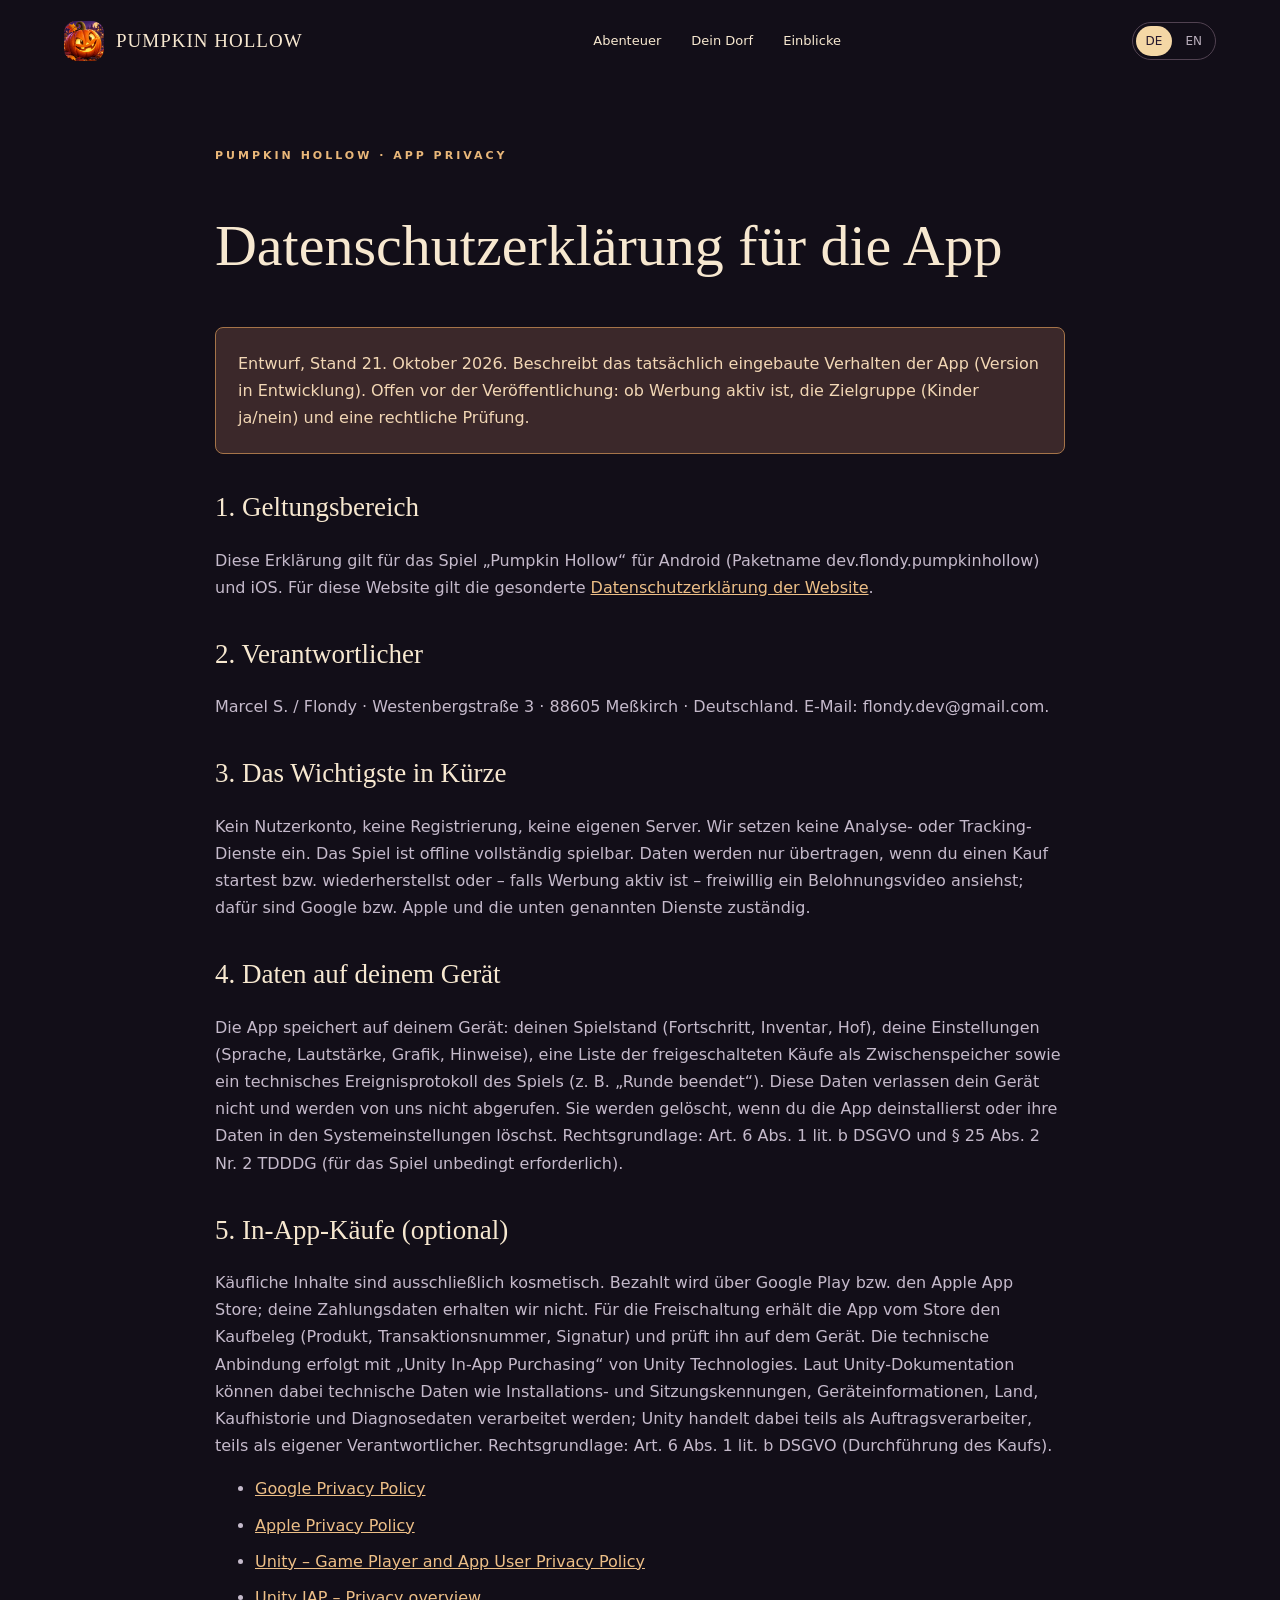
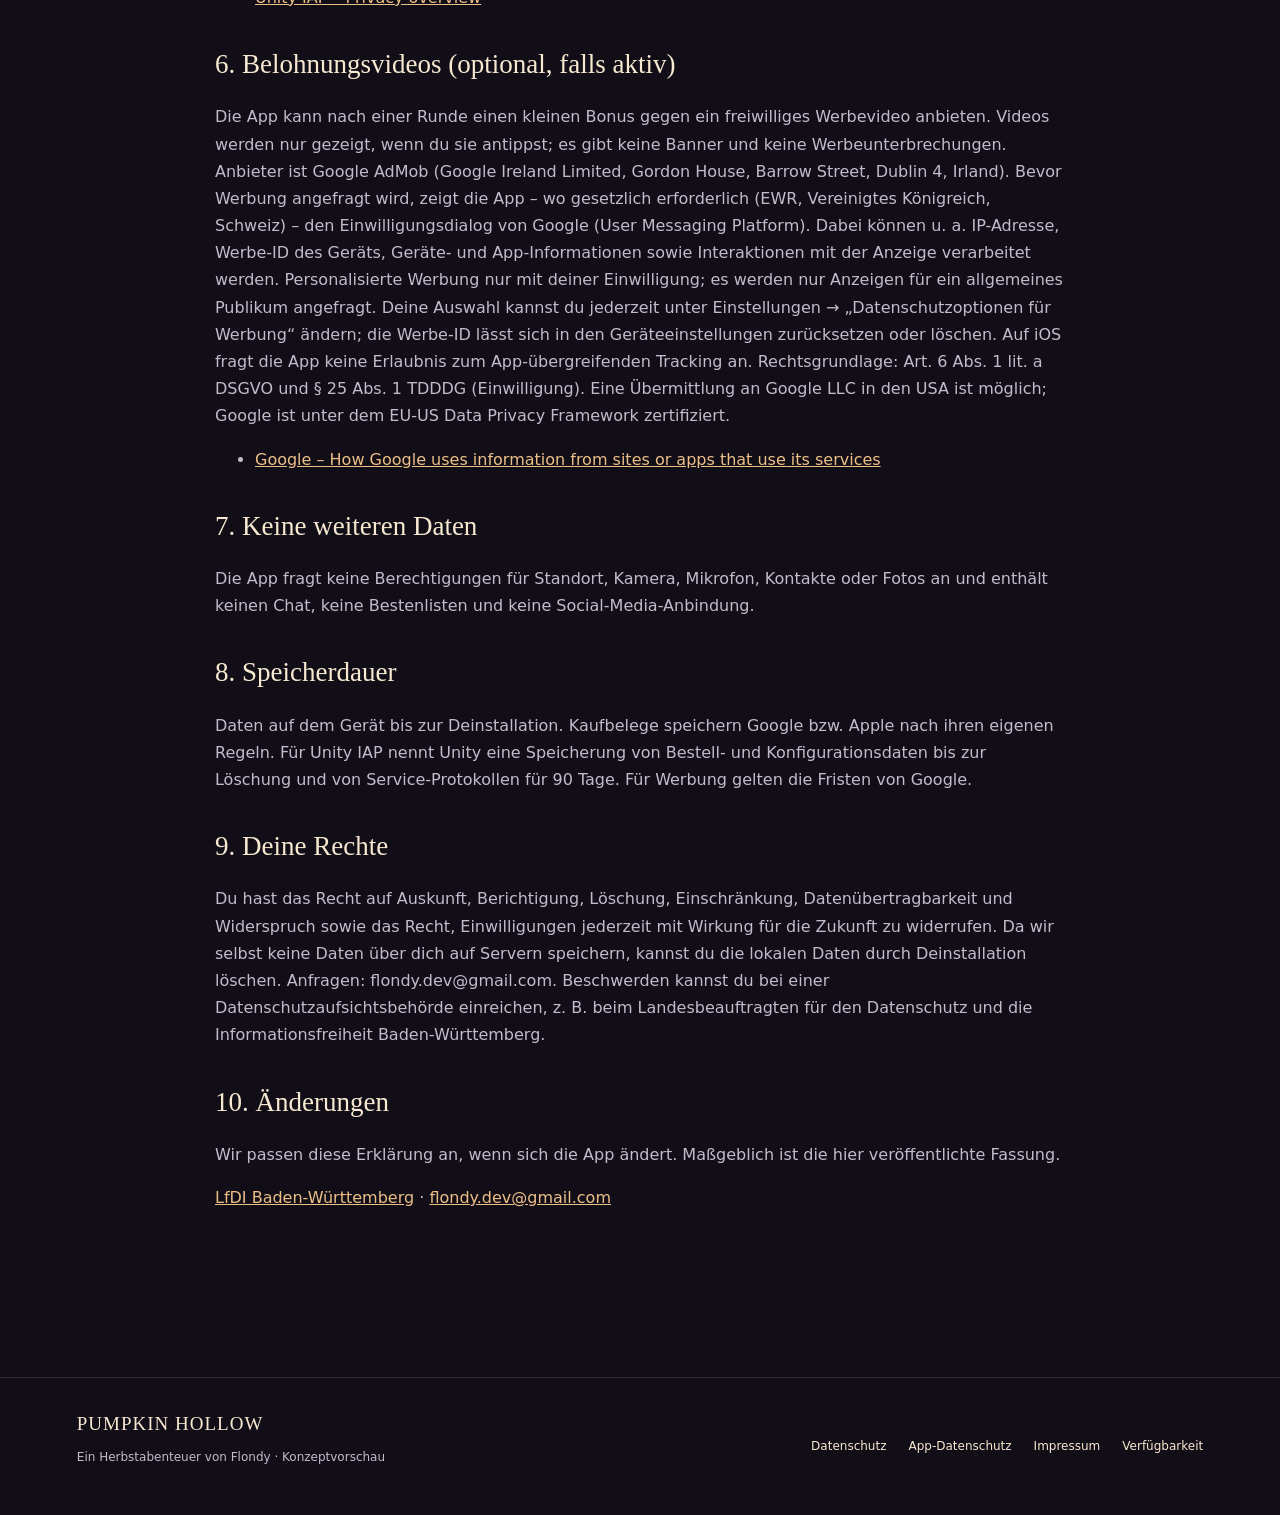
==== app-privacy.html @ bebc162a "App privacy policy (DE/EN), website privacy for GitHub Pages, honest FAQ - app-privacy.html: describ" ====
<!doctype html><html lang="de"><head><meta charset="utf-8"><meta name="viewport" content="width=device-width,initial-scale=1"><meta name="description" content="Entdecke Pumpkin Hollow: fünf magische Herbstabenteuer, ein verwunschenes Dorf. Konzeptvorschau für Android und iOS."><meta name="theme-color" content="#120e18"><meta name="robots" content="noindex,nofollow"><title>App-Datenschutz / App privacy · Pumpkin Hollow</title><link rel="icon" href="assets/icon.webp"><link rel="stylesheet" href="style.css"><script src="app.js" defer></script></head><body><header><a class="brand" href="index.html" aria-label="Pumpkin Hollow – Home"><img src="assets/icon.webp" alt="" width="40" height="40">PUMPKIN HOLLOW</a><nav><a href="index.html#adventures" data-de="Abenteuer" data-en="Adventures">Abenteuer</a><a href="index.html#world" data-de="Dein Dorf" data-en="Your village">Dein Dorf</a><a href="index.html#gallery" data-de="Einblicke" data-en="Gallery">Einblicke</a></nav><div class="lang" aria-label="Language"><button data-lang="de" aria-pressed="true">DE</button><button data-lang="en" aria-pressed="false">EN</button></div></header><main class="container"><article class="legal"><div class="eyebrow">PUMPKIN HOLLOW · APP PRIVACY</div><h1><span data-de="Datenschutzerklärung für die App" data-en="Privacy policy for the app">Datenschutzerklärung für die App</span></h1><div class="notice"><span data-de="Entwurf, Stand 21. Oktober 2026. Beschreibt das tatsächlich eingebaute Verhalten der App (Version in Entwicklung). Offen vor der Veröffentlichung: ob Werbung aktiv ist, die Zielgruppe (Kinder ja/nein) und eine rechtliche Prüfung." data-en="Draft dated 21 October 2026. Describes the behaviour actually built into the app (version in development). Open before release: whether ads are active, the target audience (children yes/no) and a legal review.">Entwurf, Stand 21. Oktober 2026. Beschreibt das tatsächlich eingebaute Verhalten der App (Version in Entwicklung). Offen vor der Veröffentlichung: ob Werbung aktiv ist, die Zielgruppe (Kinder ja/nein) und eine rechtliche Prüfung.</span></div><h2><span data-de="1. Geltungsbereich" data-en="1. Scope">1. Geltungsbereich</span></h2><p><span data-de="Diese Erklärung gilt für das Spiel „Pumpkin Hollow“ für Android (Paketname dev.flondy.pumpkinhollow) und iOS. Für diese Website gilt die gesonderte &lt;a href=&quot;privacy.html&quot;&gt;Datenschutzerklärung der Website&lt;/a&gt;." data-en="This policy applies to the game “Pumpkin Hollow” for Android (package name dev.flondy.pumpkinhollow) and iOS. The separate &lt;a href=&quot;privacy.html&quot;&gt;website privacy notice&lt;/a&gt; applies to this website.">Diese Erklärung gilt für das Spiel „Pumpkin Hollow“ für Android (Paketname dev.flondy.pumpkinhollow) und iOS. Für diese Website gilt die gesonderte <a href="privacy.html">Datenschutzerklärung der Website</a>.</span></p><h2><span data-de="2. Verantwortlicher" data-en="2. Controller">2. Verantwortlicher</span></h2><p><span data-de="Marcel S. / Flondy · Westenbergstraße 3 · 88605 Meßkirch · Deutschland. E-Mail: flondy.dev@gmail.com." data-en="Marcel S. / Flondy · Westenbergstraße 3 · 88605 Meßkirch · Germany. Email: flondy.dev@gmail.com.">Marcel S. / Flondy · Westenbergstraße 3 · 88605 Meßkirch · Deutschland. E-Mail: flondy.dev@gmail.com.</span></p><h2><span data-de="3. Das Wichtigste in Kürze" data-en="3. Summary">3. Das Wichtigste in Kürze</span></h2><p><span data-de="Kein Nutzerkonto, keine Registrierung, keine eigenen Server. Wir setzen keine Analyse- oder Tracking-Dienste ein. Das Spiel ist offline vollständig spielbar. Daten werden nur übertragen, wenn du einen Kauf startest bzw. wiederherstellst oder – falls Werbung aktiv ist – freiwillig ein Belohnungsvideo ansiehst; dafür sind Google bzw. Apple und die unten genannten Dienste zuständig." data-en="No user account, no registration, no servers of our own. We use no analytics or tracking services. The game is fully playable offline. Data is only transmitted when you start or restore a purchase or – if ads are active – voluntarily watch a reward video; Google or Apple and the services named below handle this.">Kein Nutzerkonto, keine Registrierung, keine eigenen Server. Wir setzen keine Analyse- oder Tracking-Dienste ein. Das Spiel ist offline vollständig spielbar. Daten werden nur übertragen, wenn du einen Kauf startest bzw. wiederherstellst oder – falls Werbung aktiv ist – freiwillig ein Belohnungsvideo ansiehst; dafür sind Google bzw. Apple und die unten genannten Dienste zuständig.</span></p><h2><span data-de="4. Daten auf deinem Gerät" data-en="4. Data on your device">4. Daten auf deinem Gerät</span></h2><p><span data-de="Die App speichert auf deinem Gerät: deinen Spielstand (Fortschritt, Inventar, Hof), deine Einstellungen (Sprache, Lautstärke, Grafik, Hinweise), eine Liste der freigeschalteten Käufe als Zwischenspeicher sowie ein technisches Ereignisprotokoll des Spiels (z. B. „Runde beendet“). Diese Daten verlassen dein Gerät nicht und werden von uns nicht abgerufen. Sie werden gelöscht, wenn du die App deinstallierst oder ihre Daten in den Systemeinstellungen löschst. Rechtsgrundlage: Art. 6 Abs. 1 lit. b DSGVO und § 25 Abs. 2 Nr. 2 TDDDG (für das Spiel unbedingt erforderlich)." data-en="The app stores on your device: your save game (progress, inventory, farm), your settings (language, volume, graphics, hints), a cached list of unlocked purchases and a technical game event log (e.g. “round finished”). This data never leaves your device and is not accessed by us. It is deleted when you uninstall the app or clear its data in the system settings. Legal basis: Art. 6(1)(b) GDPR and Section 25(2) no. 2 TDDDG (strictly necessary for the game).">Die App speichert auf deinem Gerät: deinen Spielstand (Fortschritt, Inventar, Hof), deine Einstellungen (Sprache, Lautstärke, Grafik, Hinweise), eine Liste der freigeschalteten Käufe als Zwischenspeicher sowie ein technisches Ereignisprotokoll des Spiels (z. B. „Runde beendet“). Diese Daten verlassen dein Gerät nicht und werden von uns nicht abgerufen. Sie werden gelöscht, wenn du die App deinstallierst oder ihre Daten in den Systemeinstellungen löschst. Rechtsgrundlage: Art. 6 Abs. 1 lit. b DSGVO und § 25 Abs. 2 Nr. 2 TDDDG (für das Spiel unbedingt erforderlich).</span></p><h2><span data-de="5. In-App-Käufe (optional)" data-en="5. In-app purchases (optional)">5. In-App-Käufe (optional)</span></h2><p><span data-de="Käufliche Inhalte sind ausschließlich kosmetisch. Bezahlt wird über Google Play bzw. den Apple App Store; deine Zahlungsdaten erhalten wir nicht. Für die Freischaltung erhält die App vom Store den Kaufbeleg (Produkt, Transaktionsnummer, Signatur) und prüft ihn auf dem Gerät. Die technische Anbindung erfolgt mit „Unity In-App Purchasing“ von Unity Technologies. Laut Unity-Dokumentation können dabei technische Daten wie Installations- und Sitzungskennungen, Geräteinformationen, Land, Kaufhistorie und Diagnosedaten verarbeitet werden; Unity handelt dabei teils als Auftragsverarbeiter, teils als eigener Verantwortlicher. Rechtsgrundlage: Art. 6 Abs. 1 lit. b DSGVO (Durchführung des Kaufs)." data-en="Purchasable content is purely cosmetic. Payment is handled by Google Play or the Apple App Store; we never receive your payment details. To unlock content, the app receives the purchase receipt (product, transaction ID, signature) from the store and checks it on the device. The technical connection uses “Unity In-App Purchasing” by Unity Technologies. According to Unity’s documentation, technical data such as installation and session identifiers, device information, country, purchase history and diagnostics may be processed; Unity acts partly as our processor and partly as an independent controller. Legal basis: Art. 6(1)(b) GDPR (performing the purchase).">Käufliche Inhalte sind ausschließlich kosmetisch. Bezahlt wird über Google Play bzw. den Apple App Store; deine Zahlungsdaten erhalten wir nicht. Für die Freischaltung erhält die App vom Store den Kaufbeleg (Produkt, Transaktionsnummer, Signatur) und prüft ihn auf dem Gerät. Die technische Anbindung erfolgt mit „Unity In-App Purchasing“ von Unity Technologies. Laut Unity-Dokumentation können dabei technische Daten wie Installations- und Sitzungskennungen, Geräteinformationen, Land, Kaufhistorie und Diagnosedaten verarbeitet werden; Unity handelt dabei teils als Auftragsverarbeiter, teils als eigener Verantwortlicher. Rechtsgrundlage: Art. 6 Abs. 1 lit. b DSGVO (Durchführung des Kaufs).</span></p><ul><li><a href="https://policies.google.com/privacy" rel="noreferrer">Google Privacy Policy</a></li><li><a href="https://www.apple.com/legal/privacy/" rel="noreferrer">Apple Privacy Policy</a></li><li><a href="https://unity.com/legal/game-player-and-app-user-privacy-policy" rel="noreferrer">Unity – Game Player and App User Privacy Policy</a></li><li><a href="https://docs.unity.com/en-us/iap/privacy-and-consent/overview" rel="noreferrer">Unity IAP – Privacy overview</a></li></ul><h2><span data-de="6. Belohnungsvideos (optional, falls aktiv)" data-en="6. Reward videos (optional, if active)">6. Belohnungsvideos (optional, falls aktiv)</span></h2><p><span data-de="Die App kann nach einer Runde einen kleinen Bonus gegen ein freiwilliges Werbevideo anbieten. Videos werden nur gezeigt, wenn du sie antippst; es gibt keine Banner und keine Werbeunterbrechungen. Anbieter ist Google AdMob (Google Ireland Limited, Gordon House, Barrow Street, Dublin 4, Irland). Bevor Werbung angefragt wird, zeigt die App – wo gesetzlich erforderlich (EWR, Vereinigtes Königreich, Schweiz) – den Einwilligungsdialog von Google (User Messaging Platform). Dabei können u. a. IP-Adresse, Werbe-ID des Geräts, Geräte- und App-Informationen sowie Interaktionen mit der Anzeige verarbeitet werden. Personalisierte Werbung nur mit deiner Einwilligung; es werden nur Anzeigen für ein allgemeines Publikum angefragt. Deine Auswahl kannst du jederzeit unter Einstellungen → „Datenschutzoptionen für Werbung“ ändern; die Werbe-ID lässt sich in den Geräteeinstellungen zurücksetzen oder löschen. Auf iOS fragt die App keine Erlaubnis zum App-übergreifenden Tracking an. Rechtsgrundlage: Art. 6 Abs. 1 lit. a DSGVO und § 25 Abs. 1 TDDDG (Einwilligung). Eine Übermittlung an Google LLC in den USA ist möglich; Google ist unter dem EU-US Data Privacy Framework zertifiziert." data-en="After a round the app can offer a small bonus for a voluntary ad video. Videos are only shown when you tap them; there are no banners and no ad breaks. The provider is Google AdMob (Google Ireland Limited, Gordon House, Barrow Street, Dublin 4, Ireland). Before ads are requested, the app shows Google’s consent dialog (User Messaging Platform) where required by law (EEA, United Kingdom, Switzerland). IP address, the device’s advertising ID, device and app information and interactions with the ad may be processed. Personalised ads only with your consent; only ads suitable for a general audience are requested. You can change your choice at any time under Settings → “Ad privacy options”; the advertising ID can be reset or deleted in your device settings. On iOS the app does not ask for permission to track you across apps. Legal basis: Art. 6(1)(a) GDPR and Section 25(1) TDDDG (consent). A transfer to Google LLC in the USA is possible; Google is certified under the EU-US Data Privacy Framework.">Die App kann nach einer Runde einen kleinen Bonus gegen ein freiwilliges Werbevideo anbieten. Videos werden nur gezeigt, wenn du sie antippst; es gibt keine Banner und keine Werbeunterbrechungen. Anbieter ist Google AdMob (Google Ireland Limited, Gordon House, Barrow Street, Dublin 4, Irland). Bevor Werbung angefragt wird, zeigt die App – wo gesetzlich erforderlich (EWR, Vereinigtes Königreich, Schweiz) – den Einwilligungsdialog von Google (User Messaging Platform). Dabei können u. a. IP-Adresse, Werbe-ID des Geräts, Geräte- und App-Informationen sowie Interaktionen mit der Anzeige verarbeitet werden. Personalisierte Werbung nur mit deiner Einwilligung; es werden nur Anzeigen für ein allgemeines Publikum angefragt. Deine Auswahl kannst du jederzeit unter Einstellungen → „Datenschutzoptionen für Werbung“ ändern; die Werbe-ID lässt sich in den Geräteeinstellungen zurücksetzen oder löschen. Auf iOS fragt die App keine Erlaubnis zum App-übergreifenden Tracking an. Rechtsgrundlage: Art. 6 Abs. 1 lit. a DSGVO und § 25 Abs. 1 TDDDG (Einwilligung). Eine Übermittlung an Google LLC in den USA ist möglich; Google ist unter dem EU-US Data Privacy Framework zertifiziert.</span></p><ul><li><a href="https://policies.google.com/technologies/partner-sites" rel="noreferrer">Google – How Google uses information from sites or apps that use its services</a></li></ul><h2><span data-de="7. Keine weiteren Daten" data-en="7. No other data">7. Keine weiteren Daten</span></h2><p><span data-de="Die App fragt keine Berechtigungen für Standort, Kamera, Mikrofon, Kontakte oder Fotos an und enthält keinen Chat, keine Bestenlisten und keine Social-Media-Anbindung." data-en="The app does not request permissions for location, camera, microphone, contacts or photos and contains no chat, leaderboards or social media integration.">Die App fragt keine Berechtigungen für Standort, Kamera, Mikrofon, Kontakte oder Fotos an und enthält keinen Chat, keine Bestenlisten und keine Social-Media-Anbindung.</span></p><h2><span data-de="8. Speicherdauer" data-en="8. Retention">8. Speicherdauer</span></h2><p><span data-de="Daten auf dem Gerät bis zur Deinstallation. Kaufbelege speichern Google bzw. Apple nach ihren eigenen Regeln. Für Unity IAP nennt Unity eine Speicherung von Bestell- und Konfigurationsdaten bis zur Löschung und von Service-Protokollen für 90 Tage. Für Werbung gelten die Fristen von Google." data-en="Data on the device until uninstallation. Purchase records are kept by Google or Apple under their own rules. For Unity IAP, Unity states that order and configuration data are kept until deletion and service logs for 90 days. Google’s retention periods apply to ads.">Daten auf dem Gerät bis zur Deinstallation. Kaufbelege speichern Google bzw. Apple nach ihren eigenen Regeln. Für Unity IAP nennt Unity eine Speicherung von Bestell- und Konfigurationsdaten bis zur Löschung und von Service-Protokollen für 90 Tage. Für Werbung gelten die Fristen von Google.</span></p><h2><span data-de="9. Deine Rechte" data-en="9. Your rights">9. Deine Rechte</span></h2><p><span data-de="Du hast das Recht auf Auskunft, Berichtigung, Löschung, Einschränkung, Datenübertragbarkeit und Widerspruch sowie das Recht, Einwilligungen jederzeit mit Wirkung für die Zukunft zu widerrufen. Da wir selbst keine Daten über dich auf Servern speichern, kannst du die lokalen Daten durch Deinstallation löschen. Anfragen: flondy.dev@gmail.com. Beschwerden kannst du bei einer Datenschutzaufsichtsbehörde einreichen, z. B. beim Landesbeauftragten für den Datenschutz und die Informationsfreiheit Baden-Württemberg." data-en="You have the right to access, rectification, erasure, restriction, data portability and objection, and you can withdraw consent at any time with effect for the future. As we do not store data about you on servers, you can delete the local data by uninstalling the app. Requests: flondy.dev@gmail.com. You may lodge a complaint with a data protection authority, e.g. the State Commissioner for Data Protection and Freedom of Information Baden-Württemberg.">Du hast das Recht auf Auskunft, Berichtigung, Löschung, Einschränkung, Datenübertragbarkeit und Widerspruch sowie das Recht, Einwilligungen jederzeit mit Wirkung für die Zukunft zu widerrufen. Da wir selbst keine Daten über dich auf Servern speichern, kannst du die lokalen Daten durch Deinstallation löschen. Anfragen: flondy.dev@gmail.com. Beschwerden kannst du bei einer Datenschutzaufsichtsbehörde einreichen, z. B. beim Landesbeauftragten für den Datenschutz und die Informationsfreiheit Baden-Württemberg.</span></p><h2><span data-de="10. Änderungen" data-en="10. Changes">10. Änderungen</span></h2><p><span data-de="Wir passen diese Erklärung an, wenn sich die App ändert. Maßgeblich ist die hier veröffentlichte Fassung." data-en="We update this policy when the app changes. The version published here applies.">Wir passen diese Erklärung an, wenn sich die App ändert. Maßgeblich ist die hier veröffentlichte Fassung.</span></p><p><a href="https://www.baden-wuerttemberg.datenschutz.de/" rel="noreferrer">LfDI Baden-Württemberg</a> · <a href="mailto:flondy.dev@gmail.com">flondy.dev@gmail.com</a></p></article></main><footer><div class="container footer-inner"><div><a class="brand" href="index.html">PUMPKIN HOLLOW</a><p data-de="Ein Herbstabenteuer von Flondy · Konzeptvorschau" data-en="An autumn adventure by Flondy · Concept preview">Ein Herbstabenteuer von Flondy · Konzeptvorschau</p></div><div class="footer-links"><a href="privacy.html" data-de="Datenschutz" data-en="Privacy">Datenschutz</a><a href="app-privacy.html" data-de="App-Datenschutz" data-en="App privacy">App-Datenschutz</a><a href="impressum.html" data-de="Impressum" data-en="Legal notice">Impressum</a><a href="index.html#download" data-de="Verfügbarkeit" data-en="Availability">Verfügbarkeit</a></div></div></footer></body></html>
---- style.css ----
*{box-sizing:border-box}html{scroll-behavior:smooth;scroll-padding-top:90px}body{margin:0;background:#120e18;color:#f7e8d0;font:16px/1.7 system-ui,sans-serif}a{color:inherit;text-decoration:none}button{font:inherit;cursor:pointer}button,a{touch-action:manipulation}a:focus-visible,button:focus-visible,summary:focus-visible{outline:3px solid #ffba69;outline-offset:5px}h1,h2,h3{font-family:Georgia,serif;font-weight:400;line-height:1.12}h1{font-size:clamp(44px,6vw,80px)}h2{font-size:clamp(36px,4.5vw,60px);margin:12px 0 24px}h3{font-size:30px;margin:0 0 16px}p{color:#c5bacb}header{height:82px;display:flex;align-items:center;justify-content:space-between;gap:25px;max-width:1440px;margin:auto;padding:0 5%}.brand{display:flex;gap:12px;align-items:center;font:19px Georgia,serif;letter-spacing:1px}.brand img{width:40px;height:40px;border-radius:12px}nav{display:flex;gap:30px;font-size:13px}nav a:hover,footer a:hover{color:#ffbb6f}.lang{display:flex;gap:3px;border:1px solid #514251;padding:3px;border-radius:30px}.lang button{background:transparent;color:#bbb0bd;border:0;border-radius:20px;padding:5px 10px;font-size:12px}.lang button[aria-pressed=true]{background:#f4d7a5;color:#25172d}.hero{position:relative;max-width:1600px;margin:auto;min-height:620px;height:min(54vw,800px);background:url('assets/hero.webp') center top/cover no-repeat;isolation:isolate}.hero:after{content:'';position:absolute;inset:0;background:linear-gradient(0deg,#120e18 0%,#120e18cc 13%,transparent 45%);z-index:-1}.hero-content{position:absolute;bottom:12px;left:7%;max-width:550px}.hero-content p{color:#fff1dd;font-size:19px;max-width:450px}.eyebrow{font-size:11px;letter-spacing:3px;text-transform:uppercase;color:#e9b779;font-weight:700}.badge{display:inline-flex;align-items:center;gap:8px;border:1px solid #efc48d66;background:#1b1326a8;padding:6px 13px;border-radius:30px;font-size:11px;letter-spacing:1px;color:#ffe2b9}.badge:before{content:'';width:6px;height:6px;background:#f5b662;border-radius:100%}.button{display:inline-flex;align-items:center;gap:22px;padding:15px 23px;background:#f4b66b;color:#221329;border:1px solid #f4b66b;border-radius:6px;font-size:13px;font-weight:700}.button:hover{background:#ffd39a;transform:translateY(-2px)}.button.secondary{background:transparent;color:#f7e8d0;border-color:#79637c}.actions{display:flex;gap:12px;flex-wrap:wrap}.container{width:min(1180px,88%);margin:auto}section{padding:100px 0}.intro{text-align:center;max-width:800px;margin:auto;padding-top:50px}.intro p{max-width:620px;margin:20px auto}.divider{display:flex;gap:50px;justify-content:center;border-bottom:1px solid #352a3d;padding:28px 0 38px;color:#ad9bb5;font-size:11px;letter-spacing:2px;text-transform:uppercase}.section-top{display:flex;justify-content:space-between;align-items:end;gap:30px}.section-top p{max-width:370px;font-size:14px}.tabs{display:flex;gap:8px;flex-wrap:wrap;margin:25px 0 35px}.tabs button{background:transparent;color:#bcb0c5;border:1px solid #41334b;padding:12px 18px;border-radius:50px;font-size:12px}.tabs button[aria-selected=true]{background:#f1b570;border-color:#f1b570;color:#24162b}.mode{display:grid;grid-template-columns:1fr 1fr;gap:9%;align-items:center;min-height:570px}.mode-visual{height:570px;border-radius:160px 160px 14px 14px;overflow:hidden;border:1px solid #6b485b;background:#281b30}.mode-visual img{width:100%;height:100%;object-fit:cover;object-position:center 70%}.mode-num{font:italic 54px Georgia;color:#715264}.mode h3{font-size:48px}.mode p{max-width:470px}.chips{display:flex;gap:10px;flex-wrap:wrap;margin:24px 0}.chips span{border:1px solid #4b374f;border-radius:4px;padding:5px 10px;font-size:11px;color:#e0c4a0}.note{font-size:11px;color:#aa99b3}.world{background:#211827;position:relative;overflow:hidden}.world-grid{display:grid;grid-template-columns:1fr 1fr;gap:70px;align-items:center}.world img{width:100%;height:560px;object-fit:cover;object-position:50% 50%;border-radius:12px}.steps{display:grid;gap:24px;margin-top:35px}.steps div{display:grid;grid-template-columns:35px 1fr;border-top:1px solid #49374d;padding-top:18px}.steps span{color:#e4a860;font-family:Georgia}.steps p{font-size:13px;margin:6px 0}.gallery{display:grid;grid-template-columns:repeat(5,1fr);gap:18px;margin-top:30px}.gallery button{padding:0;border:1px solid #4a354b;background:#211729;border-radius:9px;overflow:hidden;transition:transform .2s}.gallery button:hover{transform:translateY(-8px)}.gallery img{width:100%;display:block}.gallery span{display:block;padding:12px;color:#e0c3a7;font-size:11px}.faq{max-width:800px;margin:auto}details{border-bottom:1px solid #413348;padding:22px 0}summary{cursor:pointer;list-style:none;display:flex;justify-content:space-between;font-size:16px}summary:after{content:'+';color:#eeb777;font-size:23px}details[open] summary:after{content:'−'}details p{font-size:14px;max-width:670px}.download{padding:70px 30px;text-align:center;background:radial-gradient(ellipse at center,#4d2b45,#24182e 70%);border:1px solid #674151;border-radius:15px}.download img{width:85px;height:85px;border-radius:22px;box-shadow:0 12px 45px #0005}.store-row{display:flex;justify-content:center;gap:12px;flex-wrap:wrap;margin:25px 0}.store{display:flex;gap:12px;align-items:center;text-align:left;border:1px solid #786077;padding:12px 22px;border-radius:7px;background:#18101e}.store small{display:block;color:#baa5be;font-size:10px}.store strong{font-size:18px;font-weight:500}.store .symbol{font-size:25px;color:#efc590}footer{border-top:1px solid #38293c;margin-top:85px;padding:35px 0}.footer-inner{display:flex;gap:25px;justify-content:space-between;align-items:center}footer p,footer a{font-size:12px}.footer-links{display:flex;gap:22px}.legal{max-width:850px;padding:65px 0;margin:auto}.legal h1{font-size:58px}.legal h2{font-size:27px;margin-top:38px}.legal a{text-decoration:underline;color:#edbf87}.notice{background:#3b282a;border:1px solid #a57449;border-radius:8px;padding:22px;color:#f2d7b5}.legal li{color:#c5bacb;margin:9px 0}.legal .pending{color:#ffd091}.sr{position:absolute;width:1px;height:1px;overflow:hidden;clip:rect(0,0,0,0)}dialog{background:#160f1d;border:1px solid #806582;color:#ffe7c9;border-radius:12px;padding:16px;max-height:95vh;max-width:95vw}dialog::backdrop{background:#09060ee8}dialog img{display:block;max-height:80vh;max-width:85vw;margin:auto}dialog button{background:#efbd7d;border:0;border-radius:5px;padding:6px 14px;display:block;margin:0 0 12px auto}@media(max-width:760px){header{height:70px;padding:0 5%;gap:10px}.brand{font-size:14px;letter-spacing:0}.brand img{width:32px;height:32px}nav{display:none}.hero{height:620px;min-height:0;background-size:auto 400px;background-position:62% 0}.hero:after{background:linear-gradient(0deg,#120e18 28%,transparent 65%)}.hero-content{left:6%;right:6%;bottom:18px}.hero-content p{font-size:18px}.container{width:88%}section{padding:65px 0}.intro{padding-top:0}.divider{gap:20px;font-size:9px;letter-spacing:1px}.section-top{display:block}.mode,.world-grid{grid-template-columns:1fr;gap:30px}.mode-visual{height:430px;border-radius:100px 100px 12px 12px}.mode h3{font-size:38px}.mode-num{font-size:35px}.tabs{gap:7px}.tabs button{padding:9px 12px;font-size:11px}.world img{height:450px}.gallery{display:flex;overflow-x:auto;scroll-snap-type:x mandatory;padding-bottom:20px;gap:14px}.gallery button{min-width:65%;scroll-snap-align:start}.footer-inner{flex-direction:column;align-items:flex-start}.legal h1{font-size:39px}.legal{padding:35px 0}.download{padding:45px 20px}}@media(prefers-reduced-motion:reduce){html{scroll-behavior:auto}*{transition:none!important;animation:none!important}}
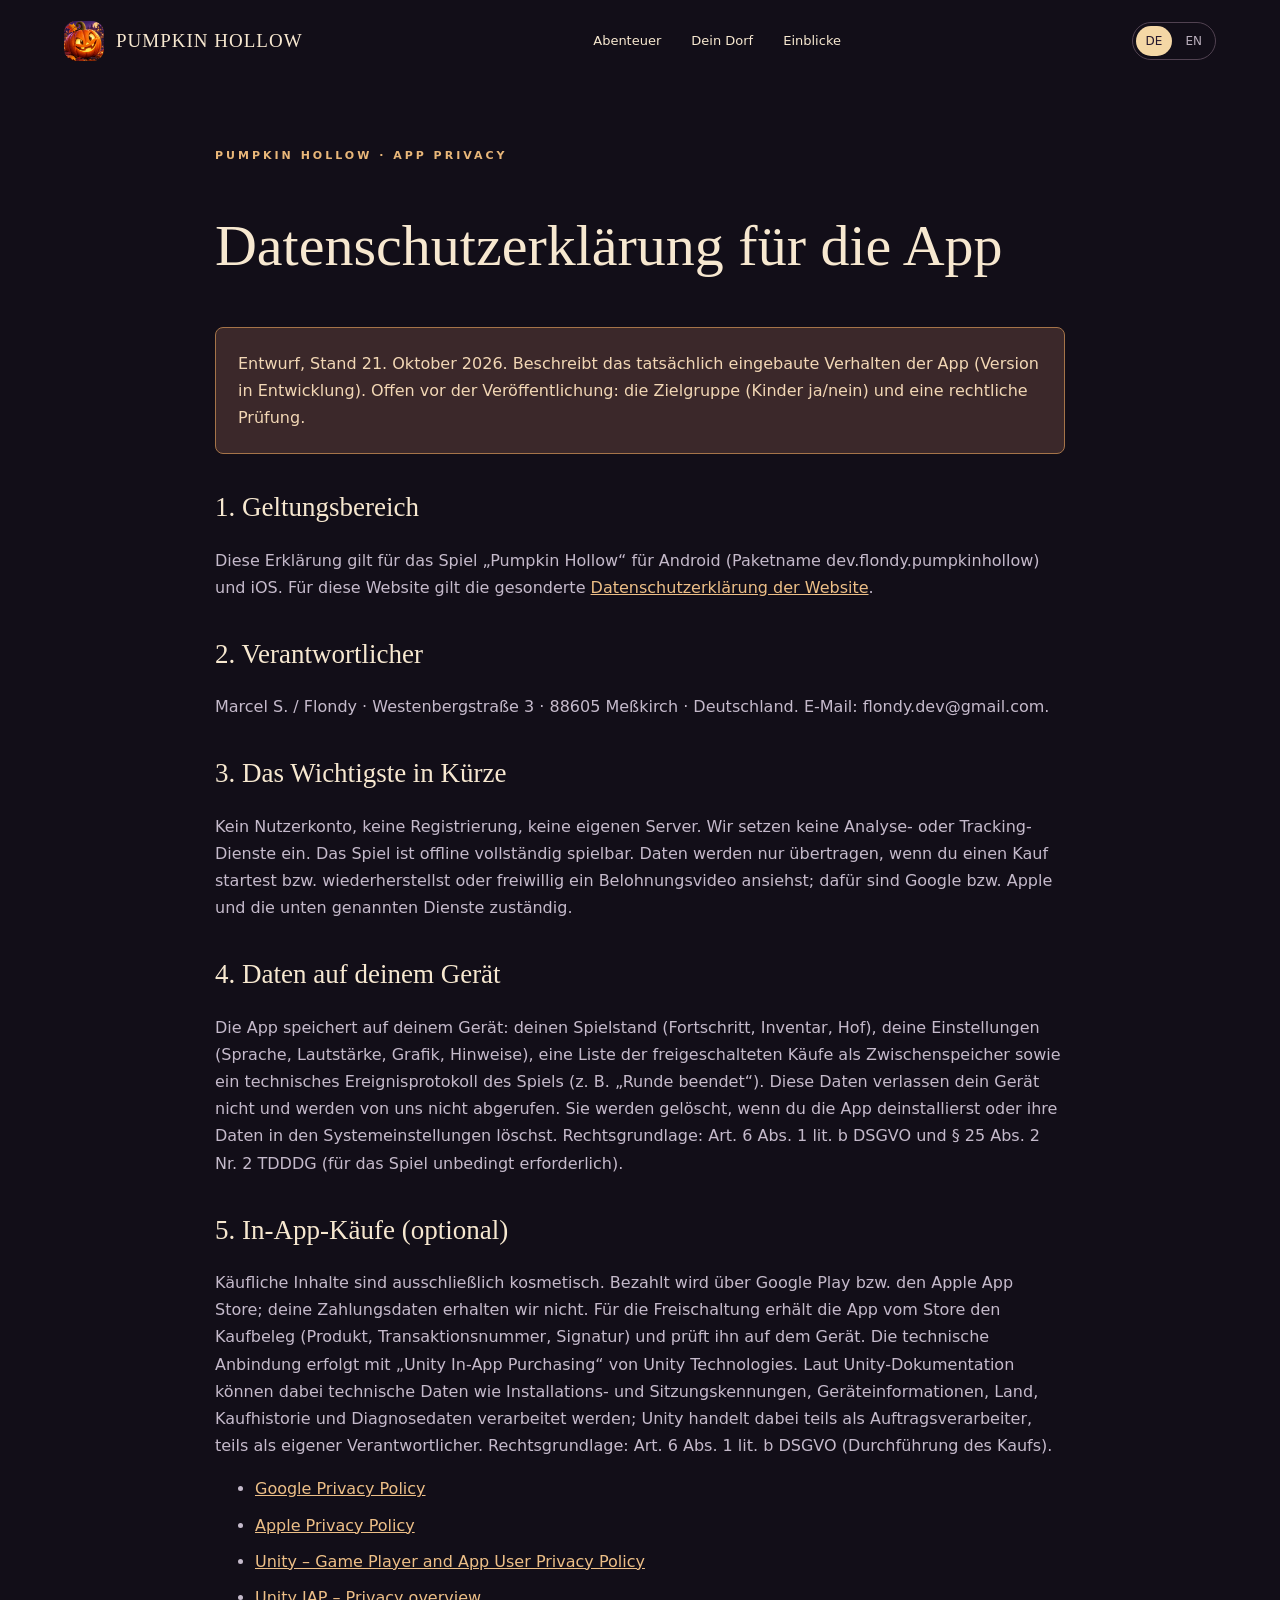
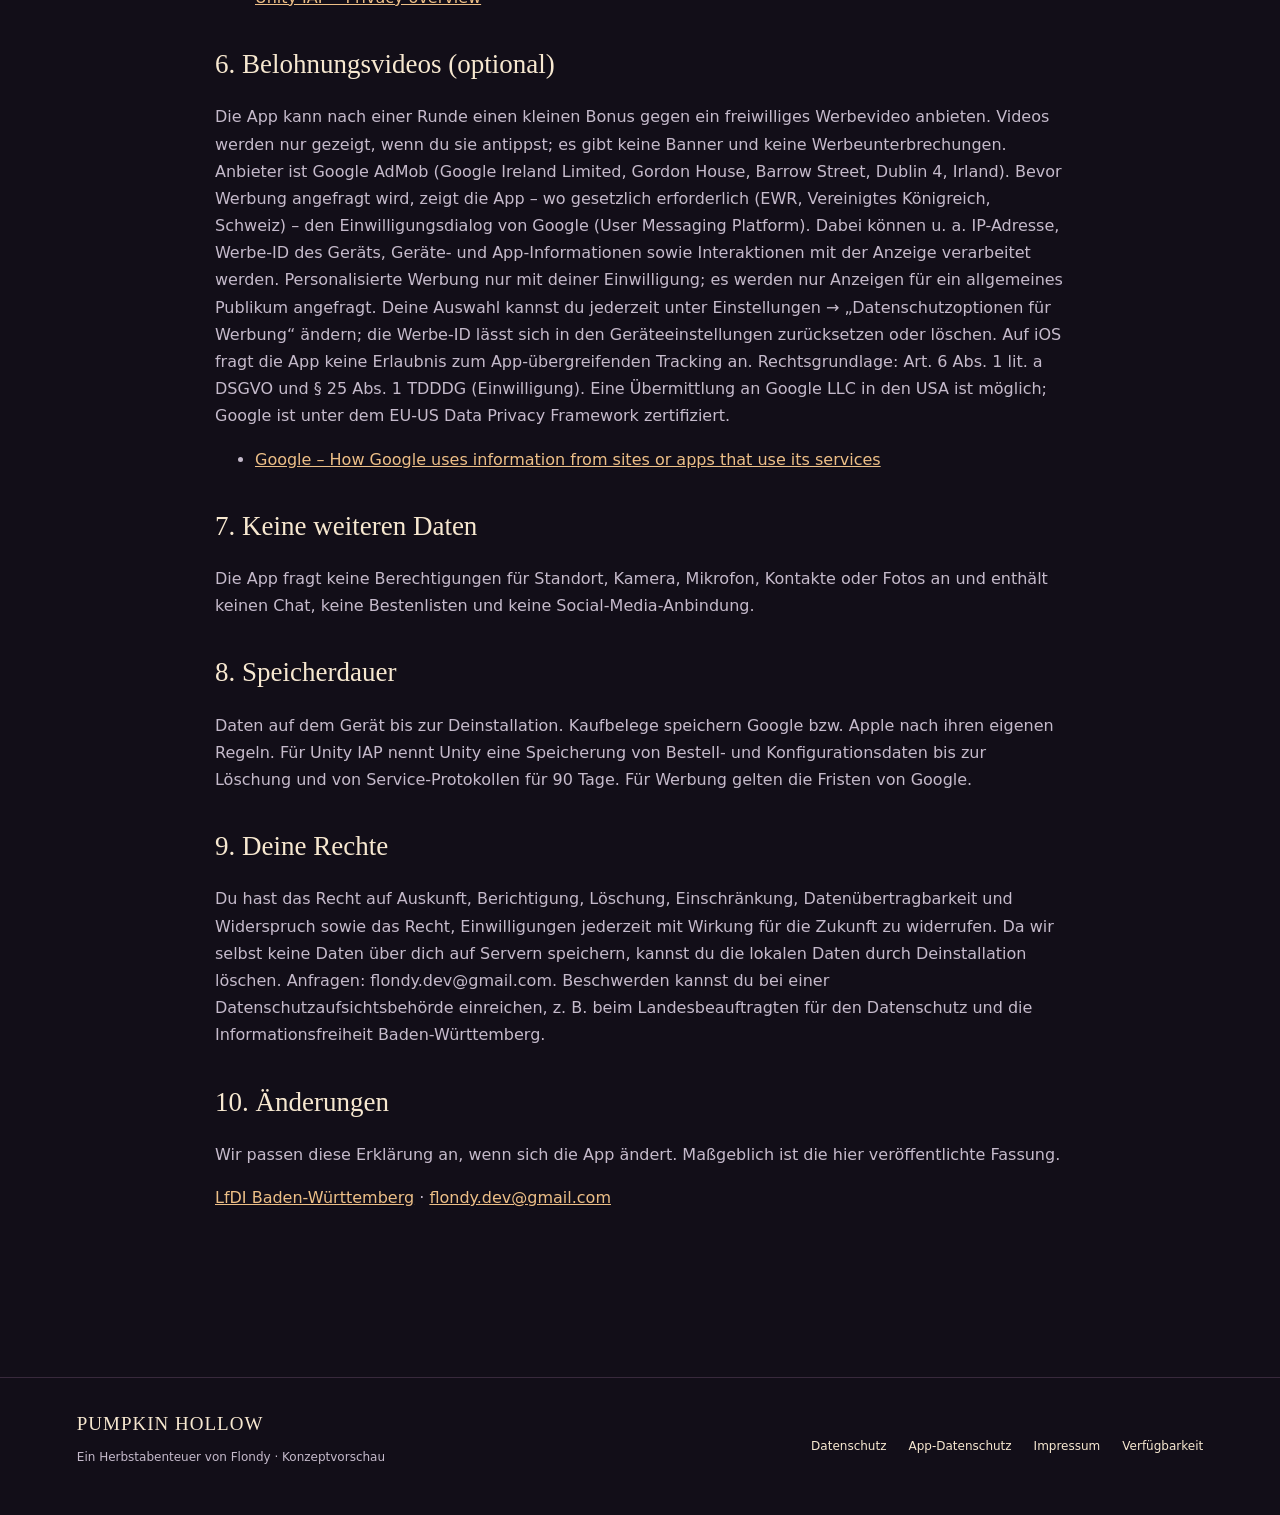
==== commit eebfeb30: "App privacy: reward videos confirmed (no longer 'if active') Co-Authored-By: Claude Opus 5.5 <norepl" ====
--- a/app-privacy.html
+++ b/app-privacy.html
@@ -1 +1 @@
-<!doctype html><html lang="de"><head><meta charset="utf-8"><meta name="viewport" content="width=device-width,initial-scale=1"><meta name="description" content="Entdecke Pumpkin Hollow: fünf magische Herbstabenteuer, ein verwunschenes Dorf. Konzeptvorschau für Android und iOS."><meta name="theme-color" content="#120e18"><meta name="robots" content="noindex,nofollow"><title>App-Datenschutz / App privacy · Pumpkin Hollow</title><link rel="icon" href="assets/icon.webp"><link rel="stylesheet" href="style.css"><script src="app.js" defer></script></head><body><header><a class="brand" href="index.html" aria-label="Pumpkin Hollow – Home"><img src="assets/icon.webp" alt="" width="40" height="40">PUMPKIN HOLLOW</a><nav><a href="index.html#adventures" data-de="Abenteuer" data-en="Adventures">Abenteuer</a><a href="index.html#world" data-de="Dein Dorf" data-en="Your village">Dein Dorf</a><a href="index.html#gallery" data-de="Einblicke" data-en="Gallery">Einblicke</a></nav><div class="lang" aria-label="Language"><button data-lang="de" aria-pressed="true">DE</button><button data-lang="en" aria-pressed="false">EN</button></div></header><main class="container"><article class="legal"><div class="eyebrow">PUMPKIN HOLLOW · APP PRIVACY</div><h1><span data-de="Datenschutzerklärung für die App" data-en="Privacy policy for the app">Datenschutzerklärung für die App</span></h1><div class="notice"><span data-de="Entwurf, Stand 21. Oktober 2026. Beschreibt das tatsächlich eingebaute Verhalten der App (Version in Entwicklung). Offen vor der Veröffentlichung: ob Werbung aktiv ist, die Zielgruppe (Kinder ja/nein) und eine rechtliche Prüfung." data-en="Draft dated 21 October 2026. Describes the behaviour actually built into the app (version in development). Open before release: whether ads are active, the target audience (children yes/no) and a legal review.">Entwurf, Stand 21. Oktober 2026. Beschreibt das tatsächlich eingebaute Verhalten der App (Version in Entwicklung). Offen vor der Veröffentlichung: ob Werbung aktiv ist, die Zielgruppe (Kinder ja/nein) und eine rechtliche Prüfung.</span></div><h2><span data-de="1. Geltungsbereich" data-en="1. Scope">1. Geltungsbereich</span></h2><p><span data-de="Diese Erklärung gilt für das Spiel „Pumpkin Hollow“ für Android (Paketname dev.flondy.pumpkinhollow) und iOS. Für diese Website gilt die gesonderte &lt;a href=&quot;privacy.html&quot;&gt;Datenschutzerklärung der Website&lt;/a&gt;." data-en="This policy applies to the game “Pumpkin Hollow” for Android (package name dev.flondy.pumpkinhollow) and iOS. The separate &lt;a href=&quot;privacy.html&quot;&gt;website privacy notice&lt;/a&gt; applies to this website.">Diese Erklärung gilt für das Spiel „Pumpkin Hollow“ für Android (Paketname dev.flondy.pumpkinhollow) und iOS. Für diese Website gilt die gesonderte <a href="privacy.html">Datenschutzerklärung der Website</a>.</span></p><h2><span data-de="2. Verantwortlicher" data-en="2. Controller">2. Verantwortlicher</span></h2><p><span data-de="Marcel S. / Flondy · Westenbergstraße 3 · 88605 Meßkirch · Deutschland. E-Mail: flondy.dev@gmail.com." data-en="Marcel S. / Flondy · Westenbergstraße 3 · 88605 Meßkirch · Germany. Email: flondy.dev@gmail.com.">Marcel S. / Flondy · Westenbergstraße 3 · 88605 Meßkirch · Deutschland. E-Mail: flondy.dev@gmail.com.</span></p><h2><span data-de="3. Das Wichtigste in Kürze" data-en="3. Summary">3. Das Wichtigste in Kürze</span></h2><p><span data-de="Kein Nutzerkonto, keine Registrierung, keine eigenen Server. Wir setzen keine Analyse- oder Tracking-Dienste ein. Das Spiel ist offline vollständig spielbar. Daten werden nur übertragen, wenn du einen Kauf startest bzw. wiederherstellst oder – falls Werbung aktiv ist – freiwillig ein Belohnungsvideo ansiehst; dafür sind Google bzw. Apple und die unten genannten Dienste zuständig." data-en="No user account, no registration, no servers of our own. We use no analytics or tracking services. The game is fully playable offline. Data is only transmitted when you start or restore a purchase or – if ads are active – voluntarily watch a reward video; Google or Apple and the services named below handle this.">Kein Nutzerkonto, keine Registrierung, keine eigenen Server. Wir setzen keine Analyse- oder Tracking-Dienste ein. Das Spiel ist offline vollständig spielbar. Daten werden nur übertragen, wenn du einen Kauf startest bzw. wiederherstellst oder – falls Werbung aktiv ist – freiwillig ein Belohnungsvideo ansiehst; dafür sind Google bzw. Apple und die unten genannten Dienste zuständig.</span></p><h2><span data-de="4. Daten auf deinem Gerät" data-en="4. Data on your device">4. Daten auf deinem Gerät</span></h2><p><span data-de="Die App speichert auf deinem Gerät: deinen Spielstand (Fortschritt, Inventar, Hof), deine Einstellungen (Sprache, Lautstärke, Grafik, Hinweise), eine Liste der freigeschalteten Käufe als Zwischenspeicher sowie ein technisches Ereignisprotokoll des Spiels (z. B. „Runde beendet“). Diese Daten verlassen dein Gerät nicht und werden von uns nicht abgerufen. Sie werden gelöscht, wenn du die App deinstallierst oder ihre Daten in den Systemeinstellungen löschst. Rechtsgrundlage: Art. 6 Abs. 1 lit. b DSGVO und § 25 Abs. 2 Nr. 2 TDDDG (für das Spiel unbedingt erforderlich)." data-en="The app stores on your device: your save game (progress, inventory, farm), your settings (language, volume, graphics, hints), a cached list of unlocked purchases and a technical game event log (e.g. “round finished”). This data never leaves your device and is not accessed by us. It is deleted when you uninstall the app or clear its data in the system settings. Legal basis: Art. 6(1)(b) GDPR and Section 25(2) no. 2 TDDDG (strictly necessary for the game).">Die App speichert auf deinem Gerät: deinen Spielstand (Fortschritt, Inventar, Hof), deine Einstellungen (Sprache, Lautstärke, Grafik, Hinweise), eine Liste der freigeschalteten Käufe als Zwischenspeicher sowie ein technisches Ereignisprotokoll des Spiels (z. B. „Runde beendet“). Diese Daten verlassen dein Gerät nicht und werden von uns nicht abgerufen. Sie werden gelöscht, wenn du die App deinstallierst oder ihre Daten in den Systemeinstellungen löschst. Rechtsgrundlage: Art. 6 Abs. 1 lit. b DSGVO und § 25 Abs. 2 Nr. 2 TDDDG (für das Spiel unbedingt erforderlich).</span></p><h2><span data-de="5. In-App-Käufe (optional)" data-en="5. In-app purchases (optional)">5. In-App-Käufe (optional)</span></h2><p><span data-de="Käufliche Inhalte sind ausschließlich kosmetisch. Bezahlt wird über Google Play bzw. den Apple App Store; deine Zahlungsdaten erhalten wir nicht. Für die Freischaltung erhält die App vom Store den Kaufbeleg (Produkt, Transaktionsnummer, Signatur) und prüft ihn auf dem Gerät. Die technische Anbindung erfolgt mit „Unity In-App Purchasing“ von Unity Technologies. Laut Unity-Dokumentation können dabei technische Daten wie Installations- und Sitzungskennungen, Geräteinformationen, Land, Kaufhistorie und Diagnosedaten verarbeitet werden; Unity handelt dabei teils als Auftragsverarbeiter, teils als eigener Verantwortlicher. Rechtsgrundlage: Art. 6 Abs. 1 lit. b DSGVO (Durchführung des Kaufs)." data-en="Purchasable content is purely cosmetic. Payment is handled by Google Play or the Apple App Store; we never receive your payment details. To unlock content, the app receives the purchase receipt (product, transaction ID, signature) from the store and checks it on the device. The technical connection uses “Unity In-App Purchasing” by Unity Technologies. According to Unity’s documentation, technical data such as installation and session identifiers, device information, country, purchase history and diagnostics may be processed; Unity acts partly as our processor and partly as an independent controller. Legal basis: Art. 6(1)(b) GDPR (performing the purchase).">Käufliche Inhalte sind ausschließlich kosmetisch. Bezahlt wird über Google Play bzw. den Apple App Store; deine Zahlungsdaten erhalten wir nicht. Für die Freischaltung erhält die App vom Store den Kaufbeleg (Produkt, Transaktionsnummer, Signatur) und prüft ihn auf dem Gerät. Die technische Anbindung erfolgt mit „Unity In-App Purchasing“ von Unity Technologies. Laut Unity-Dokumentation können dabei technische Daten wie Installations- und Sitzungskennungen, Geräteinformationen, Land, Kaufhistorie und Diagnosedaten verarbeitet werden; Unity handelt dabei teils als Auftragsverarbeiter, teils als eigener Verantwortlicher. Rechtsgrundlage: Art. 6 Abs. 1 lit. b DSGVO (Durchführung des Kaufs).</span></p><ul><li><a href="https://policies.google.com/privacy" rel="noreferrer">Google Privacy Policy</a></li><li><a href="https://www.apple.com/legal/privacy/" rel="noreferrer">Apple Privacy Policy</a></li><li><a href="https://unity.com/legal/game-player-and-app-user-privacy-policy" rel="noreferrer">Unity – Game Player and App User Privacy Policy</a></li><li><a href="https://docs.unity.com/en-us/iap/privacy-and-consent/overview" rel="noreferrer">Unity IAP – Privacy overview</a></li></ul><h2><span data-de="6. Belohnungsvideos (optional, falls aktiv)" data-en="6. Reward videos (optional, if active)">6. Belohnungsvideos (optional, falls aktiv)</span></h2><p><span data-de="Die App kann nach einer Runde einen kleinen Bonus gegen ein freiwilliges Werbevideo anbieten. Videos werden nur gezeigt, wenn du sie antippst; es gibt keine Banner und keine Werbeunterbrechungen. Anbieter ist Google AdMob (Google Ireland Limited, Gordon House, Barrow Street, Dublin 4, Irland). Bevor Werbung angefragt wird, zeigt die App – wo gesetzlich erforderlich (EWR, Vereinigtes Königreich, Schweiz) – den Einwilligungsdialog von Google (User Messaging Platform). Dabei können u. a. IP-Adresse, Werbe-ID des Geräts, Geräte- und App-Informationen sowie Interaktionen mit der Anzeige verarbeitet werden. Personalisierte Werbung nur mit deiner Einwilligung; es werden nur Anzeigen für ein allgemeines Publikum angefragt. Deine Auswahl kannst du jederzeit unter Einstellungen → „Datenschutzoptionen für Werbung“ ändern; die Werbe-ID lässt sich in den Geräteeinstellungen zurücksetzen oder löschen. Auf iOS fragt die App keine Erlaubnis zum App-übergreifenden Tracking an. Rechtsgrundlage: Art. 6 Abs. 1 lit. a DSGVO und § 25 Abs. 1 TDDDG (Einwilligung). Eine Übermittlung an Google LLC in den USA ist möglich; Google ist unter dem EU-US Data Privacy Framework zertifiziert." data-en="After a round the app can offer a small bonus for a voluntary ad video. Videos are only shown when you tap them; there are no banners and no ad breaks. The provider is Google AdMob (Google Ireland Limited, Gordon House, Barrow Street, Dublin 4, Ireland). Before ads are requested, the app shows Google’s consent dialog (User Messaging Platform) where required by law (EEA, United Kingdom, Switzerland). IP address, the device’s advertising ID, device and app information and interactions with the ad may be processed. Personalised ads only with your consent; only ads suitable for a general audience are requested. You can change your choice at any time under Settings → “Ad privacy options”; the advertising ID can be reset or deleted in your device settings. On iOS the app does not ask for permission to track you across apps. Legal basis: Art. 6(1)(a) GDPR and Section 25(1) TDDDG (consent). A transfer to Google LLC in the USA is possible; Google is certified under the EU-US Data Privacy Framework.">Die App kann nach einer Runde einen kleinen Bonus gegen ein freiwilliges Werbevideo anbieten. Videos werden nur gezeigt, wenn du sie antippst; es gibt keine Banner und keine Werbeunterbrechungen. Anbieter ist Google AdMob (Google Ireland Limited, Gordon House, Barrow Street, Dublin 4, Irland). Bevor Werbung angefragt wird, zeigt die App – wo gesetzlich erforderlich (EWR, Vereinigtes Königreich, Schweiz) – den Einwilligungsdialog von Google (User Messaging Platform). Dabei können u. a. IP-Adresse, Werbe-ID des Geräts, Geräte- und App-Informationen sowie Interaktionen mit der Anzeige verarbeitet werden. Personalisierte Werbung nur mit deiner Einwilligung; es werden nur Anzeigen für ein allgemeines Publikum angefragt. Deine Auswahl kannst du jederzeit unter Einstellungen → „Datenschutzoptionen für Werbung“ ändern; die Werbe-ID lässt sich in den Geräteeinstellungen zurücksetzen oder löschen. Auf iOS fragt die App keine Erlaubnis zum App-übergreifenden Tracking an. Rechtsgrundlage: Art. 6 Abs. 1 lit. a DSGVO und § 25 Abs. 1 TDDDG (Einwilligung). Eine Übermittlung an Google LLC in den USA ist möglich; Google ist unter dem EU-US Data Privacy Framework zertifiziert.</span></p><ul><li><a href="https://policies.google.com/technologies/partner-sites" rel="noreferrer">Google – How Google uses information from sites or apps that use its services</a></li></ul><h2><span data-de="7. Keine weiteren Daten" data-en="7. No other data">7. Keine weiteren Daten</span></h2><p><span data-de="Die App fragt keine Berechtigungen für Standort, Kamera, Mikrofon, Kontakte oder Fotos an und enthält keinen Chat, keine Bestenlisten und keine Social-Media-Anbindung." data-en="The app does not request permissions for location, camera, microphone, contacts or photos and contains no chat, leaderboards or social media integration.">Die App fragt keine Berechtigungen für Standort, Kamera, Mikrofon, Kontakte oder Fotos an und enthält keinen Chat, keine Bestenlisten und keine Social-Media-Anbindung.</span></p><h2><span data-de="8. Speicherdauer" data-en="8. Retention">8. Speicherdauer</span></h2><p><span data-de="Daten auf dem Gerät bis zur Deinstallation. Kaufbelege speichern Google bzw. Apple nach ihren eigenen Regeln. Für Unity IAP nennt Unity eine Speicherung von Bestell- und Konfigurationsdaten bis zur Löschung und von Service-Protokollen für 90 Tage. Für Werbung gelten die Fristen von Google." data-en="Data on the device until uninstallation. Purchase records are kept by Google or Apple under their own rules. For Unity IAP, Unity states that order and configuration data are kept until deletion and service logs for 90 days. Google’s retention periods apply to ads.">Daten auf dem Gerät bis zur Deinstallation. Kaufbelege speichern Google bzw. Apple nach ihren eigenen Regeln. Für Unity IAP nennt Unity eine Speicherung von Bestell- und Konfigurationsdaten bis zur Löschung und von Service-Protokollen für 90 Tage. Für Werbung gelten die Fristen von Google.</span></p><h2><span data-de="9. Deine Rechte" data-en="9. Your rights">9. Deine Rechte</span></h2><p><span data-de="Du hast das Recht auf Auskunft, Berichtigung, Löschung, Einschränkung, Datenübertragbarkeit und Widerspruch sowie das Recht, Einwilligungen jederzeit mit Wirkung für die Zukunft zu widerrufen. Da wir selbst keine Daten über dich auf Servern speichern, kannst du die lokalen Daten durch Deinstallation löschen. Anfragen: flondy.dev@gmail.com. Beschwerden kannst du bei einer Datenschutzaufsichtsbehörde einreichen, z. B. beim Landesbeauftragten für den Datenschutz und die Informationsfreiheit Baden-Württemberg." data-en="You have the right to access, rectification, erasure, restriction, data portability and objection, and you can withdraw consent at any time with effect for the future. As we do not store data about you on servers, you can delete the local data by uninstalling the app. Requests: flondy.dev@gmail.com. You may lodge a complaint with a data protection authority, e.g. the State Commissioner for Data Protection and Freedom of Information Baden-Württemberg.">Du hast das Recht auf Auskunft, Berichtigung, Löschung, Einschränkung, Datenübertragbarkeit und Widerspruch sowie das Recht, Einwilligungen jederzeit mit Wirkung für die Zukunft zu widerrufen. Da wir selbst keine Daten über dich auf Servern speichern, kannst du die lokalen Daten durch Deinstallation löschen. Anfragen: flondy.dev@gmail.com. Beschwerden kannst du bei einer Datenschutzaufsichtsbehörde einreichen, z. B. beim Landesbeauftragten für den Datenschutz und die Informationsfreiheit Baden-Württemberg.</span></p><h2><span data-de="10. Änderungen" data-en="10. Changes">10. Änderungen</span></h2><p><span data-de="Wir passen diese Erklärung an, wenn sich die App ändert. Maßgeblich ist die hier veröffentlichte Fassung." data-en="We update this policy when the app changes. The version published here applies.">Wir passen diese Erklärung an, wenn sich die App ändert. Maßgeblich ist die hier veröffentlichte Fassung.</span></p><p><a href="https://www.baden-wuerttemberg.datenschutz.de/" rel="noreferrer">LfDI Baden-Württemberg</a> · <a href="mailto:flondy.dev@gmail.com">flondy.dev@gmail.com</a></p></article></main><footer><div class="container footer-inner"><div><a class="brand" href="index.html">PUMPKIN HOLLOW</a><p data-de="Ein Herbstabenteuer von Flondy · Konzeptvorschau" data-en="An autumn adventure by Flondy · Concept preview">Ein Herbstabenteuer von Flondy · Konzeptvorschau</p></div><div class="footer-links"><a href="privacy.html" data-de="Datenschutz" data-en="Privacy">Datenschutz</a><a href="app-privacy.html" data-de="App-Datenschutz" data-en="App privacy">App-Datenschutz</a><a href="impressum.html" data-de="Impressum" data-en="Legal notice">Impressum</a><a href="index.html#download" data-de="Verfügbarkeit" data-en="Availability">Verfügbarkeit</a></div></div></footer></body></html>+<!doctype html><html lang="de"><head><meta charset="utf-8"><meta name="viewport" content="width=device-width,initial-scale=1"><meta name="description" content="Entdecke Pumpkin Hollow: fünf magische Herbstabenteuer, ein verwunschenes Dorf. Konzeptvorschau für Android und iOS."><meta name="theme-color" content="#120e18"><meta name="robots" content="noindex,nofollow"><title>App-Datenschutz / App privacy · Pumpkin Hollow</title><link rel="icon" href="assets/icon.webp"><link rel="stylesheet" href="style.css"><script src="app.js" defer></script></head><body><header><a class="brand" href="index.html" aria-label="Pumpkin Hollow – Home"><img src="assets/icon.webp" alt="" width="40" height="40">PUMPKIN HOLLOW</a><nav><a href="index.html#adventures" data-de="Abenteuer" data-en="Adventures">Abenteuer</a><a href="index.html#world" data-de="Dein Dorf" data-en="Your village">Dein Dorf</a><a href="index.html#gallery" data-de="Einblicke" data-en="Gallery">Einblicke</a></nav><div class="lang" aria-label="Language"><button data-lang="de" aria-pressed="true">DE</button><button data-lang="en" aria-pressed="false">EN</button></div></header><main class="container"><article class="legal"><div class="eyebrow">PUMPKIN HOLLOW · APP PRIVACY</div><h1><span data-de="Datenschutzerklärung für die App" data-en="Privacy policy for the app">Datenschutzerklärung für die App</span></h1><div class="notice"><span data-de="Entwurf, Stand 21. Oktober 2026. Beschreibt das tatsächlich eingebaute Verhalten der App (Version in Entwicklung). Offen vor der Veröffentlichung: die Zielgruppe (Kinder ja/nein) und eine rechtliche Prüfung." data-en="Draft dated 21 October 2026. Describes the behaviour actually built into the app (version in development). Open before release: the target audience (children yes/no) and a legal review.">Entwurf, Stand 21. Oktober 2026. Beschreibt das tatsächlich eingebaute Verhalten der App (Version in Entwicklung). Offen vor der Veröffentlichung: die Zielgruppe (Kinder ja/nein) und eine rechtliche Prüfung.</span></div><h2><span data-de="1. Geltungsbereich" data-en="1. Scope">1. Geltungsbereich</span></h2><p><span data-de="Diese Erklärung gilt für das Spiel „Pumpkin Hollow“ für Android (Paketname dev.flondy.pumpkinhollow) und iOS. Für diese Website gilt die gesonderte &lt;a href=&quot;privacy.html&quot;&gt;Datenschutzerklärung der Website&lt;/a&gt;." data-en="This policy applies to the game “Pumpkin Hollow” for Android (package name dev.flondy.pumpkinhollow) and iOS. The separate &lt;a href=&quot;privacy.html&quot;&gt;website privacy notice&lt;/a&gt; applies to this website.">Diese Erklärung gilt für das Spiel „Pumpkin Hollow“ für Android (Paketname dev.flondy.pumpkinhollow) und iOS. Für diese Website gilt die gesonderte <a href="privacy.html">Datenschutzerklärung der Website</a>.</span></p><h2><span data-de="2. Verantwortlicher" data-en="2. Controller">2. Verantwortlicher</span></h2><p><span data-de="Marcel S. / Flondy · Westenbergstraße 3 · 88605 Meßkirch · Deutschland. E-Mail: flondy.dev@gmail.com." data-en="Marcel S. / Flondy · Westenbergstraße 3 · 88605 Meßkirch · Germany. Email: flondy.dev@gmail.com.">Marcel S. / Flondy · Westenbergstraße 3 · 88605 Meßkirch · Deutschland. E-Mail: flondy.dev@gmail.com.</span></p><h2><span data-de="3. Das Wichtigste in Kürze" data-en="3. Summary">3. Das Wichtigste in Kürze</span></h2><p><span data-de="Kein Nutzerkonto, keine Registrierung, keine eigenen Server. Wir setzen keine Analyse- oder Tracking-Dienste ein. Das Spiel ist offline vollständig spielbar. Daten werden nur übertragen, wenn du einen Kauf startest bzw. wiederherstellst oder freiwillig ein Belohnungsvideo ansiehst; dafür sind Google bzw. Apple und die unten genannten Dienste zuständig." data-en="No user account, no registration, no servers of our own. We use no analytics or tracking services. The game is fully playable offline. Data is only transmitted when you start or restore a purchase or voluntarily watch a reward video; Google or Apple and the services named below handle this.">Kein Nutzerkonto, keine Registrierung, keine eigenen Server. Wir setzen keine Analyse- oder Tracking-Dienste ein. Das Spiel ist offline vollständig spielbar. Daten werden nur übertragen, wenn du einen Kauf startest bzw. wiederherstellst oder freiwillig ein Belohnungsvideo ansiehst; dafür sind Google bzw. Apple und die unten genannten Dienste zuständig.</span></p><h2><span data-de="4. Daten auf deinem Gerät" data-en="4. Data on your device">4. Daten auf deinem Gerät</span></h2><p><span data-de="Die App speichert auf deinem Gerät: deinen Spielstand (Fortschritt, Inventar, Hof), deine Einstellungen (Sprache, Lautstärke, Grafik, Hinweise), eine Liste der freigeschalteten Käufe als Zwischenspeicher sowie ein technisches Ereignisprotokoll des Spiels (z. B. „Runde beendet“). Diese Daten verlassen dein Gerät nicht und werden von uns nicht abgerufen. Sie werden gelöscht, wenn du die App deinstallierst oder ihre Daten in den Systemeinstellungen löschst. Rechtsgrundlage: Art. 6 Abs. 1 lit. b DSGVO und § 25 Abs. 2 Nr. 2 TDDDG (für das Spiel unbedingt erforderlich)." data-en="The app stores on your device: your save game (progress, inventory, farm), your settings (language, volume, graphics, hints), a cached list of unlocked purchases and a technical game event log (e.g. “round finished”). This data never leaves your device and is not accessed by us. It is deleted when you uninstall the app or clear its data in the system settings. Legal basis: Art. 6(1)(b) GDPR and Section 25(2) no. 2 TDDDG (strictly necessary for the game).">Die App speichert auf deinem Gerät: deinen Spielstand (Fortschritt, Inventar, Hof), deine Einstellungen (Sprache, Lautstärke, Grafik, Hinweise), eine Liste der freigeschalteten Käufe als Zwischenspeicher sowie ein technisches Ereignisprotokoll des Spiels (z. B. „Runde beendet“). Diese Daten verlassen dein Gerät nicht und werden von uns nicht abgerufen. Sie werden gelöscht, wenn du die App deinstallierst oder ihre Daten in den Systemeinstellungen löschst. Rechtsgrundlage: Art. 6 Abs. 1 lit. b DSGVO und § 25 Abs. 2 Nr. 2 TDDDG (für das Spiel unbedingt erforderlich).</span></p><h2><span data-de="5. In-App-Käufe (optional)" data-en="5. In-app purchases (optional)">5. In-App-Käufe (optional)</span></h2><p><span data-de="Käufliche Inhalte sind ausschließlich kosmetisch. Bezahlt wird über Google Play bzw. den Apple App Store; deine Zahlungsdaten erhalten wir nicht. Für die Freischaltung erhält die App vom Store den Kaufbeleg (Produkt, Transaktionsnummer, Signatur) und prüft ihn auf dem Gerät. Die technische Anbindung erfolgt mit „Unity In-App Purchasing“ von Unity Technologies. Laut Unity-Dokumentation können dabei technische Daten wie Installations- und Sitzungskennungen, Geräteinformationen, Land, Kaufhistorie und Diagnosedaten verarbeitet werden; Unity handelt dabei teils als Auftragsverarbeiter, teils als eigener Verantwortlicher. Rechtsgrundlage: Art. 6 Abs. 1 lit. b DSGVO (Durchführung des Kaufs)." data-en="Purchasable content is purely cosmetic. Payment is handled by Google Play or the Apple App Store; we never receive your payment details. To unlock content, the app receives the purchase receipt (product, transaction ID, signature) from the store and checks it on the device. The technical connection uses “Unity In-App Purchasing” by Unity Technologies. According to Unity’s documentation, technical data such as installation and session identifiers, device information, country, purchase history and diagnostics may be processed; Unity acts partly as our processor and partly as an independent controller. Legal basis: Art. 6(1)(b) GDPR (performing the purchase).">Käufliche Inhalte sind ausschließlich kosmetisch. Bezahlt wird über Google Play bzw. den Apple App Store; deine Zahlungsdaten erhalten wir nicht. Für die Freischaltung erhält die App vom Store den Kaufbeleg (Produkt, Transaktionsnummer, Signatur) und prüft ihn auf dem Gerät. Die technische Anbindung erfolgt mit „Unity In-App Purchasing“ von Unity Technologies. Laut Unity-Dokumentation können dabei technische Daten wie Installations- und Sitzungskennungen, Geräteinformationen, Land, Kaufhistorie und Diagnosedaten verarbeitet werden; Unity handelt dabei teils als Auftragsverarbeiter, teils als eigener Verantwortlicher. Rechtsgrundlage: Art. 6 Abs. 1 lit. b DSGVO (Durchführung des Kaufs).</span></p><ul><li><a href="https://policies.google.com/privacy" rel="noreferrer">Google Privacy Policy</a></li><li><a href="https://www.apple.com/legal/privacy/" rel="noreferrer">Apple Privacy Policy</a></li><li><a href="https://unity.com/legal/game-player-and-app-user-privacy-policy" rel="noreferrer">Unity – Game Player and App User Privacy Policy</a></li><li><a href="https://docs.unity.com/en-us/iap/privacy-and-consent/overview" rel="noreferrer">Unity IAP – Privacy overview</a></li></ul><h2><span data-de="6. Belohnungsvideos (optional)" data-en="6. Reward videos (optional)">6. Belohnungsvideos (optional)</span></h2><p><span data-de="Die App kann nach einer Runde einen kleinen Bonus gegen ein freiwilliges Werbevideo anbieten. Videos werden nur gezeigt, wenn du sie antippst; es gibt keine Banner und keine Werbeunterbrechungen. Anbieter ist Google AdMob (Google Ireland Limited, Gordon House, Barrow Street, Dublin 4, Irland). Bevor Werbung angefragt wird, zeigt die App – wo gesetzlich erforderlich (EWR, Vereinigtes Königreich, Schweiz) – den Einwilligungsdialog von Google (User Messaging Platform). Dabei können u. a. IP-Adresse, Werbe-ID des Geräts, Geräte- und App-Informationen sowie Interaktionen mit der Anzeige verarbeitet werden. Personalisierte Werbung nur mit deiner Einwilligung; es werden nur Anzeigen für ein allgemeines Publikum angefragt. Deine Auswahl kannst du jederzeit unter Einstellungen → „Datenschutzoptionen für Werbung“ ändern; die Werbe-ID lässt sich in den Geräteeinstellungen zurücksetzen oder löschen. Auf iOS fragt die App keine Erlaubnis zum App-übergreifenden Tracking an. Rechtsgrundlage: Art. 6 Abs. 1 lit. a DSGVO und § 25 Abs. 1 TDDDG (Einwilligung). Eine Übermittlung an Google LLC in den USA ist möglich; Google ist unter dem EU-US Data Privacy Framework zertifiziert." data-en="After a round the app can offer a small bonus for a voluntary ad video. Videos are only shown when you tap them; there are no banners and no ad breaks. The provider is Google AdMob (Google Ireland Limited, Gordon House, Barrow Street, Dublin 4, Ireland). Before ads are requested, the app shows Google’s consent dialog (User Messaging Platform) where required by law (EEA, United Kingdom, Switzerland). IP address, the device’s advertising ID, device and app information and interactions with the ad may be processed. Personalised ads only with your consent; only ads suitable for a general audience are requested. You can change your choice at any time under Settings → “Ad privacy options”; the advertising ID can be reset or deleted in your device settings. On iOS the app does not ask for permission to track you across apps. Legal basis: Art. 6(1)(a) GDPR and Section 25(1) TDDDG (consent). A transfer to Google LLC in the USA is possible; Google is certified under the EU-US Data Privacy Framework.">Die App kann nach einer Runde einen kleinen Bonus gegen ein freiwilliges Werbevideo anbieten. Videos werden nur gezeigt, wenn du sie antippst; es gibt keine Banner und keine Werbeunterbrechungen. Anbieter ist Google AdMob (Google Ireland Limited, Gordon House, Barrow Street, Dublin 4, Irland). Bevor Werbung angefragt wird, zeigt die App – wo gesetzlich erforderlich (EWR, Vereinigtes Königreich, Schweiz) – den Einwilligungsdialog von Google (User Messaging Platform). Dabei können u. a. IP-Adresse, Werbe-ID des Geräts, Geräte- und App-Informationen sowie Interaktionen mit der Anzeige verarbeitet werden. Personalisierte Werbung nur mit deiner Einwilligung; es werden nur Anzeigen für ein allgemeines Publikum angefragt. Deine Auswahl kannst du jederzeit unter Einstellungen → „Datenschutzoptionen für Werbung“ ändern; die Werbe-ID lässt sich in den Geräteeinstellungen zurücksetzen oder löschen. Auf iOS fragt die App keine Erlaubnis zum App-übergreifenden Tracking an. Rechtsgrundlage: Art. 6 Abs. 1 lit. a DSGVO und § 25 Abs. 1 TDDDG (Einwilligung). Eine Übermittlung an Google LLC in den USA ist möglich; Google ist unter dem EU-US Data Privacy Framework zertifiziert.</span></p><ul><li><a href="https://policies.google.com/technologies/partner-sites" rel="noreferrer">Google – How Google uses information from sites or apps that use its services</a></li></ul><h2><span data-de="7. Keine weiteren Daten" data-en="7. No other data">7. Keine weiteren Daten</span></h2><p><span data-de="Die App fragt keine Berechtigungen für Standort, Kamera, Mikrofon, Kontakte oder Fotos an und enthält keinen Chat, keine Bestenlisten und keine Social-Media-Anbindung." data-en="The app does not request permissions for location, camera, microphone, contacts or photos and contains no chat, leaderboards or social media integration.">Die App fragt keine Berechtigungen für Standort, Kamera, Mikrofon, Kontakte oder Fotos an und enthält keinen Chat, keine Bestenlisten und keine Social-Media-Anbindung.</span></p><h2><span data-de="8. Speicherdauer" data-en="8. Retention">8. Speicherdauer</span></h2><p><span data-de="Daten auf dem Gerät bis zur Deinstallation. Kaufbelege speichern Google bzw. Apple nach ihren eigenen Regeln. Für Unity IAP nennt Unity eine Speicherung von Bestell- und Konfigurationsdaten bis zur Löschung und von Service-Protokollen für 90 Tage. Für Werbung gelten die Fristen von Google." data-en="Data on the device until uninstallation. Purchase records are kept by Google or Apple under their own rules. For Unity IAP, Unity states that order and configuration data are kept until deletion and service logs for 90 days. Google’s retention periods apply to ads.">Daten auf dem Gerät bis zur Deinstallation. Kaufbelege speichern Google bzw. Apple nach ihren eigenen Regeln. Für Unity IAP nennt Unity eine Speicherung von Bestell- und Konfigurationsdaten bis zur Löschung und von Service-Protokollen für 90 Tage. Für Werbung gelten die Fristen von Google.</span></p><h2><span data-de="9. Deine Rechte" data-en="9. Your rights">9. Deine Rechte</span></h2><p><span data-de="Du hast das Recht auf Auskunft, Berichtigung, Löschung, Einschränkung, Datenübertragbarkeit und Widerspruch sowie das Recht, Einwilligungen jederzeit mit Wirkung für die Zukunft zu widerrufen. Da wir selbst keine Daten über dich auf Servern speichern, kannst du die lokalen Daten durch Deinstallation löschen. Anfragen: flondy.dev@gmail.com. Beschwerden kannst du bei einer Datenschutzaufsichtsbehörde einreichen, z. B. beim Landesbeauftragten für den Datenschutz und die Informationsfreiheit Baden-Württemberg." data-en="You have the right to access, rectification, erasure, restriction, data portability and objection, and you can withdraw consent at any time with effect for the future. As we do not store data about you on servers, you can delete the local data by uninstalling the app. Requests: flondy.dev@gmail.com. You may lodge a complaint with a data protection authority, e.g. the State Commissioner for Data Protection and Freedom of Information Baden-Württemberg.">Du hast das Recht auf Auskunft, Berichtigung, Löschung, Einschränkung, Datenübertragbarkeit und Widerspruch sowie das Recht, Einwilligungen jederzeit mit Wirkung für die Zukunft zu widerrufen. Da wir selbst keine Daten über dich auf Servern speichern, kannst du die lokalen Daten durch Deinstallation löschen. Anfragen: flondy.dev@gmail.com. Beschwerden kannst du bei einer Datenschutzaufsichtsbehörde einreichen, z. B. beim Landesbeauftragten für den Datenschutz und die Informationsfreiheit Baden-Württemberg.</span></p><h2><span data-de="10. Änderungen" data-en="10. Changes">10. Änderungen</span></h2><p><span data-de="Wir passen diese Erklärung an, wenn sich die App ändert. Maßgeblich ist die hier veröffentlichte Fassung." data-en="We update this policy when the app changes. The version published here applies.">Wir passen diese Erklärung an, wenn sich die App ändert. Maßgeblich ist die hier veröffentlichte Fassung.</span></p><p><a href="https://www.baden-wuerttemberg.datenschutz.de/" rel="noreferrer">LfDI Baden-Württemberg</a> · <a href="mailto:flondy.dev@gmail.com">flondy.dev@gmail.com</a></p></article></main><footer><div class="container footer-inner"><div><a class="brand" href="index.html">PUMPKIN HOLLOW</a><p data-de="Ein Herbstabenteuer von Flondy · Konzeptvorschau" data-en="An autumn adventure by Flondy · Concept preview">Ein Herbstabenteuer von Flondy · Konzeptvorschau</p></div><div class="footer-links"><a href="privacy.html" data-de="Datenschutz" data-en="Privacy">Datenschutz</a><a href="app-privacy.html" data-de="App-Datenschutz" data-en="App privacy">App-Datenschutz</a><a href="impressum.html" data-de="Impressum" data-en="Legal notice">Impressum</a><a href="index.html#download" data-de="Verfügbarkeit" data-en="Availability">Verfügbarkeit</a></div></div></footer></body></html>
